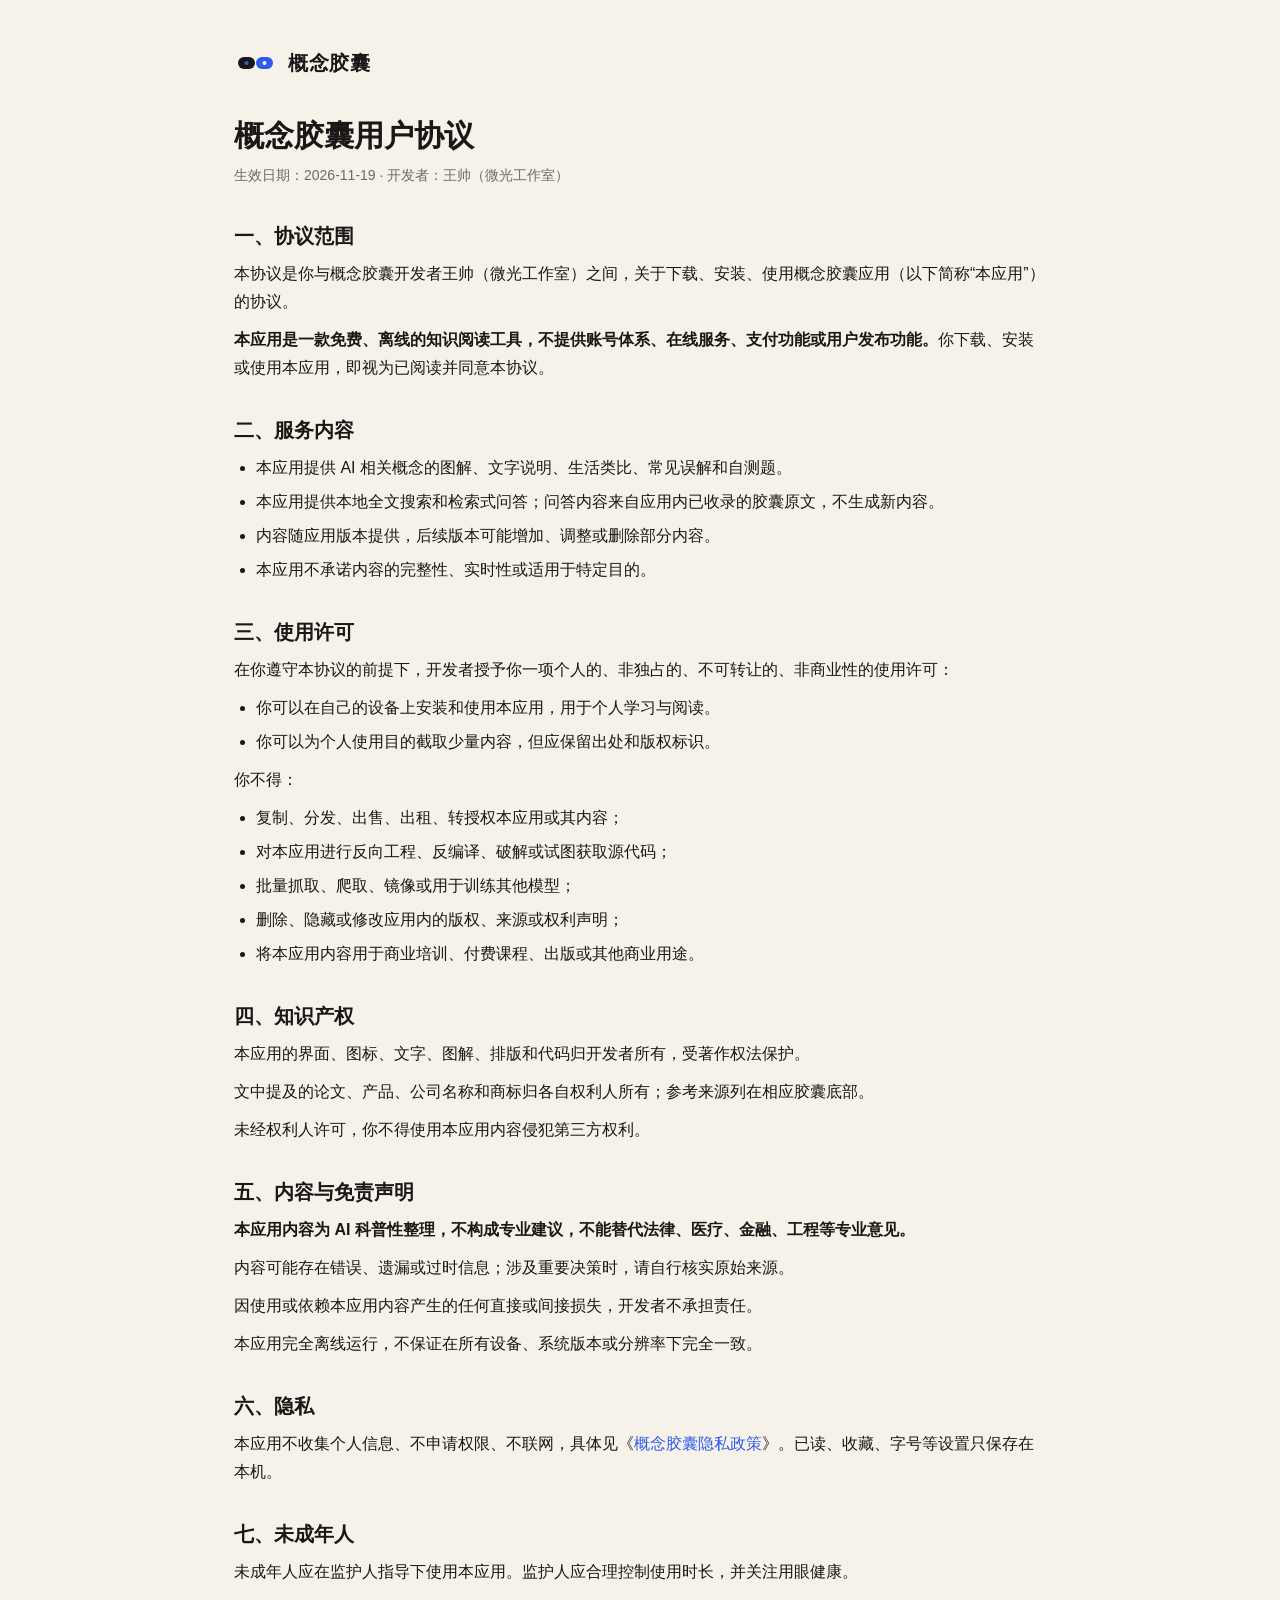
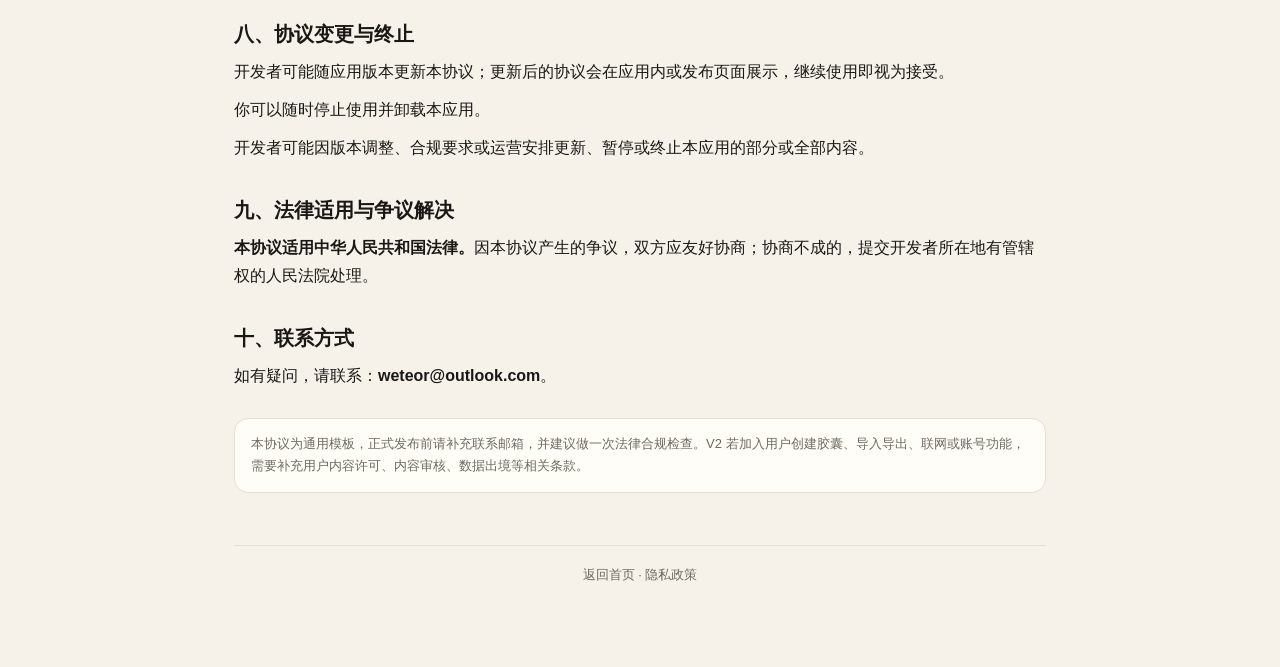
==== user-agreement.html @ ee028679 "Add Concept Capsule legal pages" ====
<!DOCTYPE html>
<html lang="zh-CN">
<head>
  <meta charset="UTF-8" />
  <meta name="viewport" content="width=device-width, initial-scale=1" />
  <title>概念胶囊用户协议</title>
  <link rel="stylesheet" href="style.css" />
</head>
<body>
  <main class="wrap">
    <div class="brand">
      <svg viewBox="0 0 84 76" aria-hidden="true">
        <rect class="pill-ink" x="8" y="26" width="34" height="24" rx="12" fill="#191817"/>
        <rect class="pill-accent" x="44" y="26" width="34" height="24" rx="12" fill="#2f5bea"/>
        <circle cx="25" cy="38" r="4" fill="#2f5bea"/>
        <circle cx="61" cy="38" r="4" fill="#f6f2e9"/>
      </svg>
      <b>概念胶囊</b>
    </div>

    <h1>概念胶囊用户协议</h1>
    <p class="meta">生效日期：2026-11-19 · 开发者：王帅（微光工作室）</p>

    <h2>一、协议范围</h2>
    <p>本协议是你与概念胶囊开发者王帅（微光工作室）之间，关于下载、安装、使用概念胶囊应用（以下简称“本应用”）的协议。</p>
    <p><strong>本应用是一款免费、离线的知识阅读工具，不提供账号体系、在线服务、支付功能或用户发布功能。</strong>你下载、安装或使用本应用，即视为已阅读并同意本协议。</p>

    <h2>二、服务内容</h2>
    <ul>
      <li>本应用提供 AI 相关概念的图解、文字说明、生活类比、常见误解和自测题。</li>
      <li>本应用提供本地全文搜索和检索式问答；问答内容来自应用内已收录的胶囊原文，不生成新内容。</li>
      <li>内容随应用版本提供，后续版本可能增加、调整或删除部分内容。</li>
      <li>本应用不承诺内容的完整性、实时性或适用于特定目的。</li>
    </ul>

    <h2>三、使用许可</h2>
    <p>在你遵守本协议的前提下，开发者授予你一项个人的、非独占的、不可转让的、非商业性的使用许可：</p>
    <ul>
      <li>你可以在自己的设备上安装和使用本应用，用于个人学习与阅读。</li>
      <li>你可以为个人使用目的截取少量内容，但应保留出处和版权标识。</li>
    </ul>
    <p>你不得：</p>
    <ul>
      <li>复制、分发、出售、出租、转授权本应用或其内容；</li>
      <li>对本应用进行反向工程、反编译、破解或试图获取源代码；</li>
      <li>批量抓取、爬取、镜像或用于训练其他模型；</li>
      <li>删除、隐藏或修改应用内的版权、来源或权利声明；</li>
      <li>将本应用内容用于商业培训、付费课程、出版或其他商业用途。</li>
    </ul>

    <h2>四、知识产权</h2>
    <p>本应用的界面、图标、文字、图解、排版和代码归开发者所有，受著作权法保护。</p>
    <p>文中提及的论文、产品、公司名称和商标归各自权利人所有；参考来源列在相应胶囊底部。</p>
    <p>未经权利人许可，你不得使用本应用内容侵犯第三方权利。</p>

    <h2>五、内容与免责声明</h2>
    <p><strong>本应用内容为 AI 科普性整理，不构成专业建议，不能替代法律、医疗、金融、工程等专业意见。</strong></p>
    <p>内容可能存在错误、遗漏或过时信息；涉及重要决策时，请自行核实原始来源。</p>
    <p>因使用或依赖本应用内容产生的任何直接或间接损失，开发者不承担责任。</p>
    <p>本应用完全离线运行，不保证在所有设备、系统版本或分辨率下完全一致。</p>

    <h2>六、隐私</h2>
    <p>本应用不收集个人信息、不申请权限、不联网，具体见《<a href="privacy-policy.html">概念胶囊隐私政策</a>》。已读、收藏、字号等设置只保存在本机。</p>

    <h2>七、未成年人</h2>
    <p>未成年人应在监护人指导下使用本应用。监护人应合理控制使用时长，并关注用眼健康。</p>

    <h2>八、协议变更与终止</h2>
    <p>开发者可能随应用版本更新本协议；更新后的协议会在应用内或发布页面展示，继续使用即视为接受。</p>
    <p>你可以随时停止使用并卸载本应用。</p>
    <p>开发者可能因版本调整、合规要求或运营安排更新、暂停或终止本应用的部分或全部内容。</p>

    <h2>九、法律适用与争议解决</h2>
    <p><strong>本协议适用中华人民共和国法律。</strong>因本协议产生的争议，双方应友好协商；协商不成的，提交开发者所在地有管辖权的人民法院处理。</p>

    <h2>十、联系方式</h2>
    <p>如有疑问，请联系：<strong>weteor@outlook.com</strong>。</p>

    <div class="note">
      本协议为通用模板，正式发布前请补充联系邮箱，并建议做一次法律合规检查。V2 若加入用户创建胶囊、导入导出、联网或账号功能，需要补充用户内容许可、内容审核、数据出境等相关条款。
    </div>

    <footer>
      <a href="index.html">返回首页</a> · <a href="privacy-policy.html">隐私政策</a>
    </footer>
  </main>
</body>
</html>
---- style.css ----
:root {
  --paper: #f6f2e9;
  --card: #fffdf7;
  --ink: #191817;
  --muted: #6f6a61;
  --line: #e6dfd1;
  --accent: #2f5bea;
}
* { box-sizing: border-box; }
html { -webkit-text-size-adjust: 100%; }
body {
  margin: 0;
  background: var(--paper);
  color: var(--ink);
  font: 16px/1.75 -apple-system, BlinkMacSystemFont, "HarmonyOS Sans SC", "PingFang SC", "Hiragino Sans GB", "Microsoft YaHei", sans-serif;
}
.wrap { max-width: 860px; margin: 0 auto; padding: 44px 24px 80px; }
.brand { display: flex; align-items: center; gap: 12px; margin-bottom: 34px; }
.brand svg { width: 42px; height: 38px; flex: none; }
.brand b { font-size: 20px; letter-spacing: .5px; }
h1 { font-size: 30px; line-height: 1.3; margin: 0 0 8px; }
.meta { color: var(--muted); font-size: 14px; margin: 0 0 30px; }
h2 { font-size: 20px; line-height: 1.4; margin: 34px 0 10px; }
p { margin: 10px 0; }
ul { padding-left: 22px; margin: 10px 0; }
li { margin: 6px 0; }
b, strong { font-weight: 600; }
a { color: var(--accent); text-decoration: none; }
a:hover { text-decoration: underline; }
.card {
  display: block;
  background: var(--card);
  border: 1px solid var(--line);
  border-radius: 18px;
  padding: 20px 22px;
  margin: 14px 0;
  color: inherit;
  text-decoration: none;
  transition: border-color .18s ease, transform .18s ease;
}
.card:hover { border-color: var(--accent); transform: translateY(-1px); text-decoration: none; }
.card h2 { margin: 0 0 6px; font-size: 18px; }
.card p { margin: 0; color: var(--muted); font-size: 14px; }
.note {
  background: var(--card);
  border: 1px solid var(--line);
  border-radius: 14px;
  padding: 14px 16px;
  color: var(--muted);
  font-size: 13px;
  margin-top: 28px;
}
footer { margin-top: 52px; padding-top: 18px; border-top: 1px solid var(--line); color: var(--muted); font-size: 13px; text-align: center; }
footer a { color: var(--muted); }
@media (prefers-color-scheme: dark) {
  :root {
    --paper: #121211;
    --card: #1e1d1a;
    --ink: #f2eee4;
    --muted: #a8a296;
    --line: #2e2c27;
    --accent: #7c9bff;
  }
  .brand svg .pill-ink { fill: #f2eee4; }
  .brand svg .pill-accent { fill: #7c9bff; }
}
@media (max-width: 520px) {
  .wrap { padding: 32px 18px 60px; }
  h1 { font-size: 25px; }
  h2 { font-size: 18px; }
}
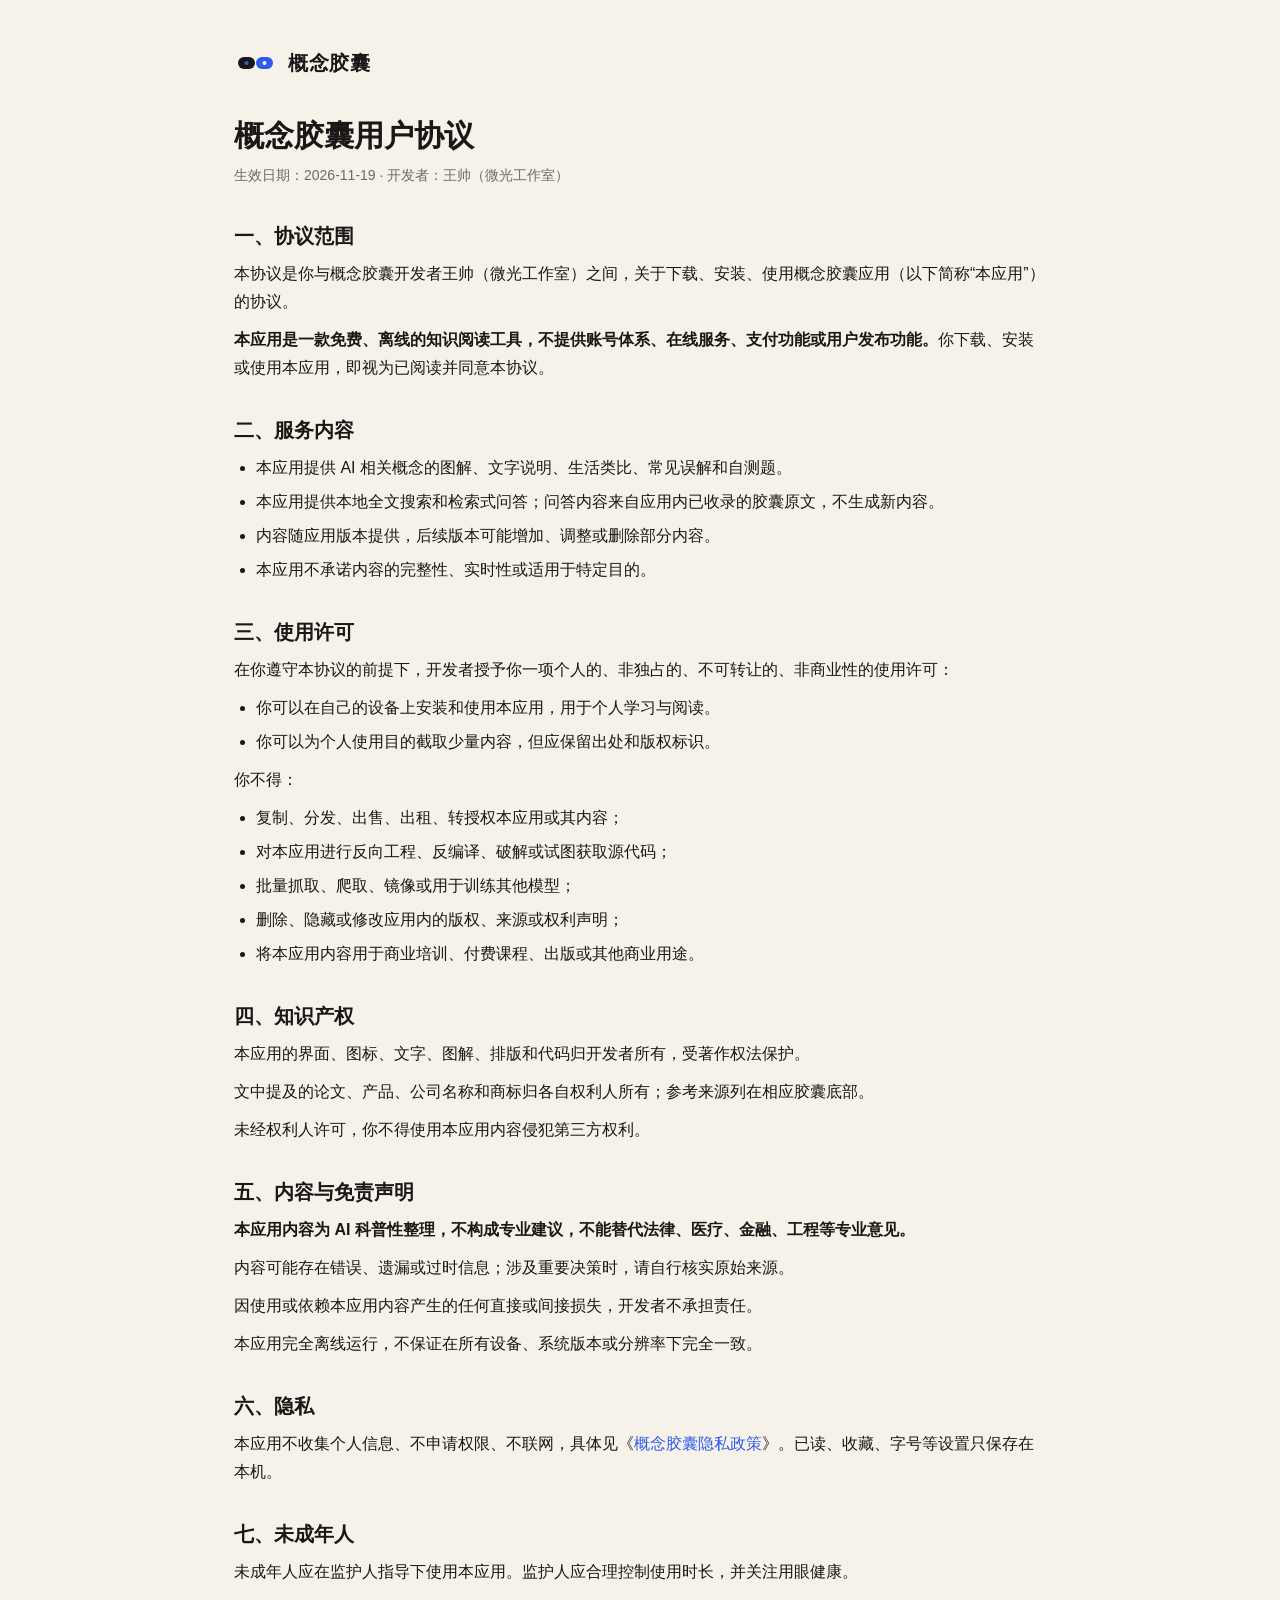
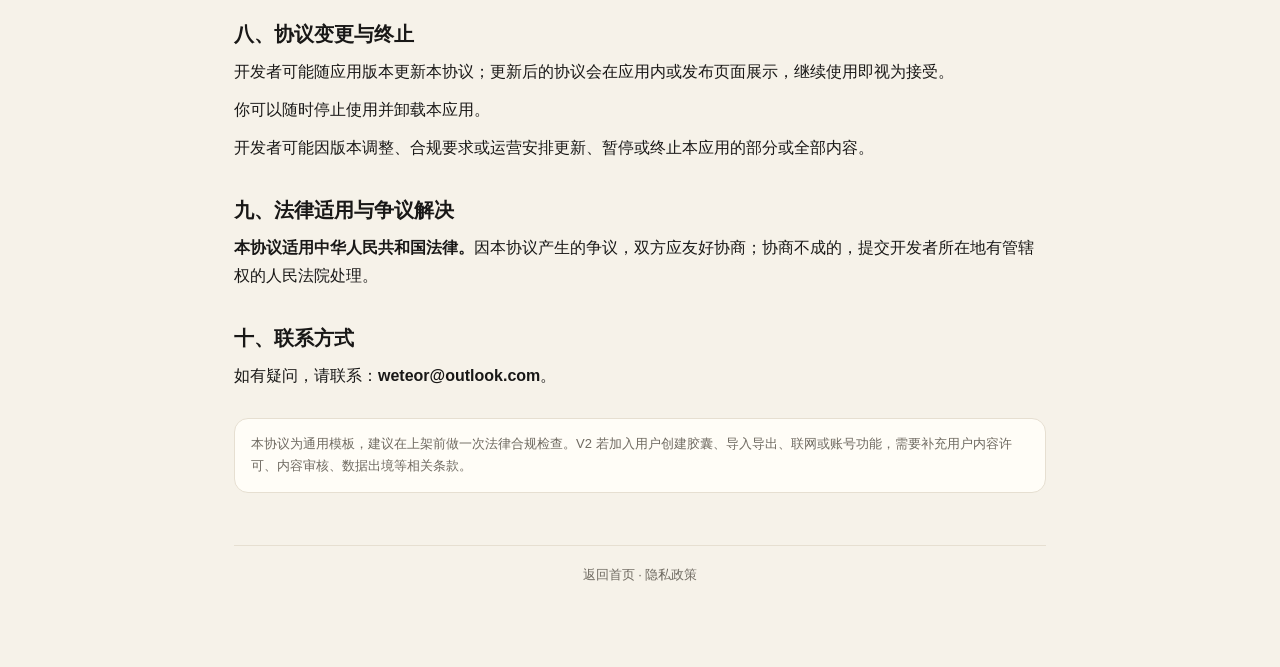
==== commit 918c1637: "Clean up legal page notes" ====
--- a/user-agreement.html
+++ b/user-agreement.html
@@ -77,7 +77,7 @@
     <p>如有疑问，请联系：<strong>weteor@outlook.com</strong>。</p>
 
     <div class="note">
-      本协议为通用模板，正式发布前请补充联系邮箱，并建议做一次法律合规检查。V2 若加入用户创建胶囊、导入导出、联网或账号功能，需要补充用户内容许可、内容审核、数据出境等相关条款。
+      本协议为通用模板，建议在上架前做一次法律合规检查。V2 若加入用户创建胶囊、导入导出、联网或账号功能，需要补充用户内容许可、内容审核、数据出境等相关条款。
     </div>
 
     <footer>
